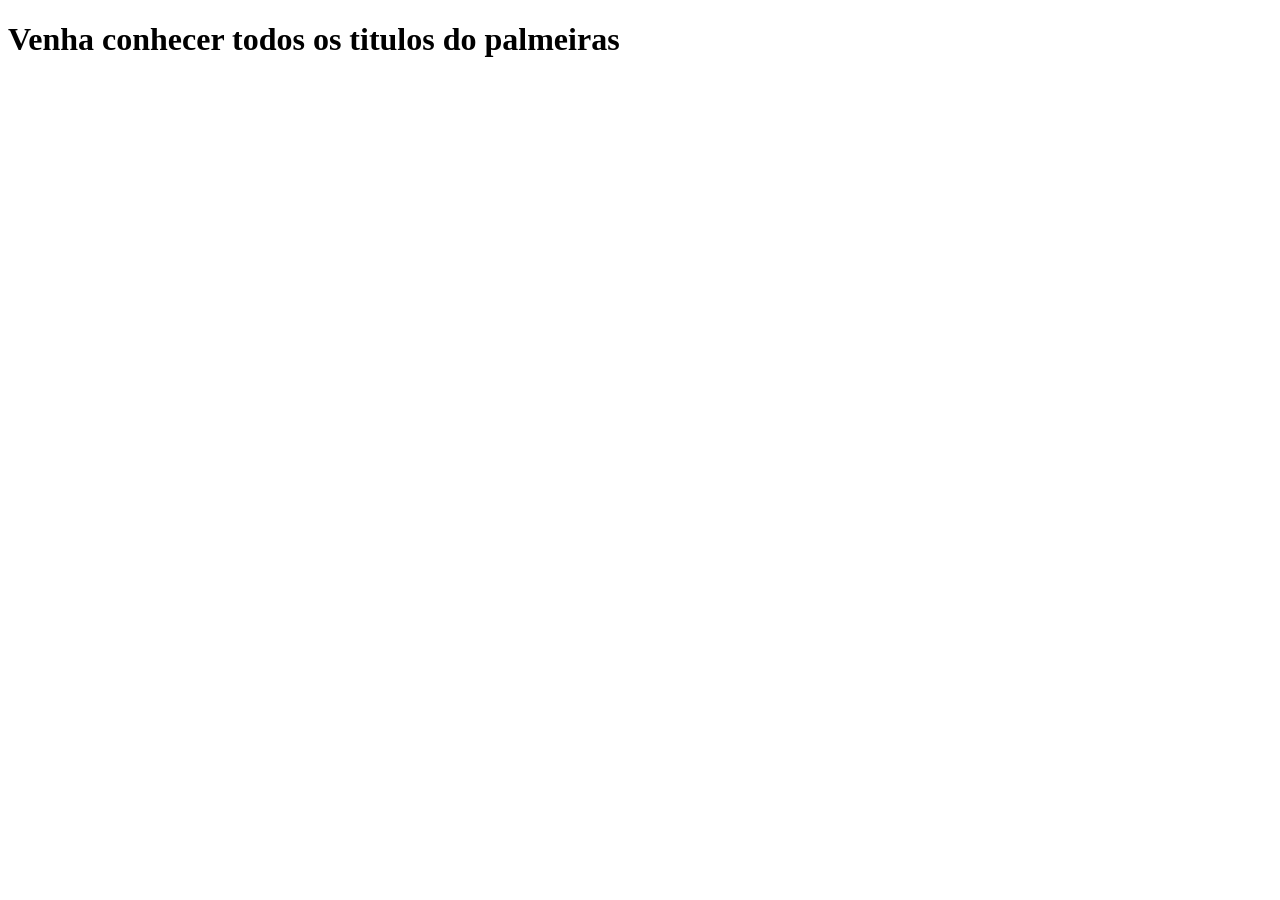
==== titulos.html @ 7993d55a "Add files via upload" ====
<!DOCTYPE html>
<html lang="en">
<head>
    <meta charset="UTF-8">
    <meta name="viewport" content="width=device-width, initial-scale=1.0">
    <title>Titulos Palmeiras</title>
</head>
<body>
    <h1>Venha conhecer todos os titulos do palmeiras</h1>
</body>
</html>
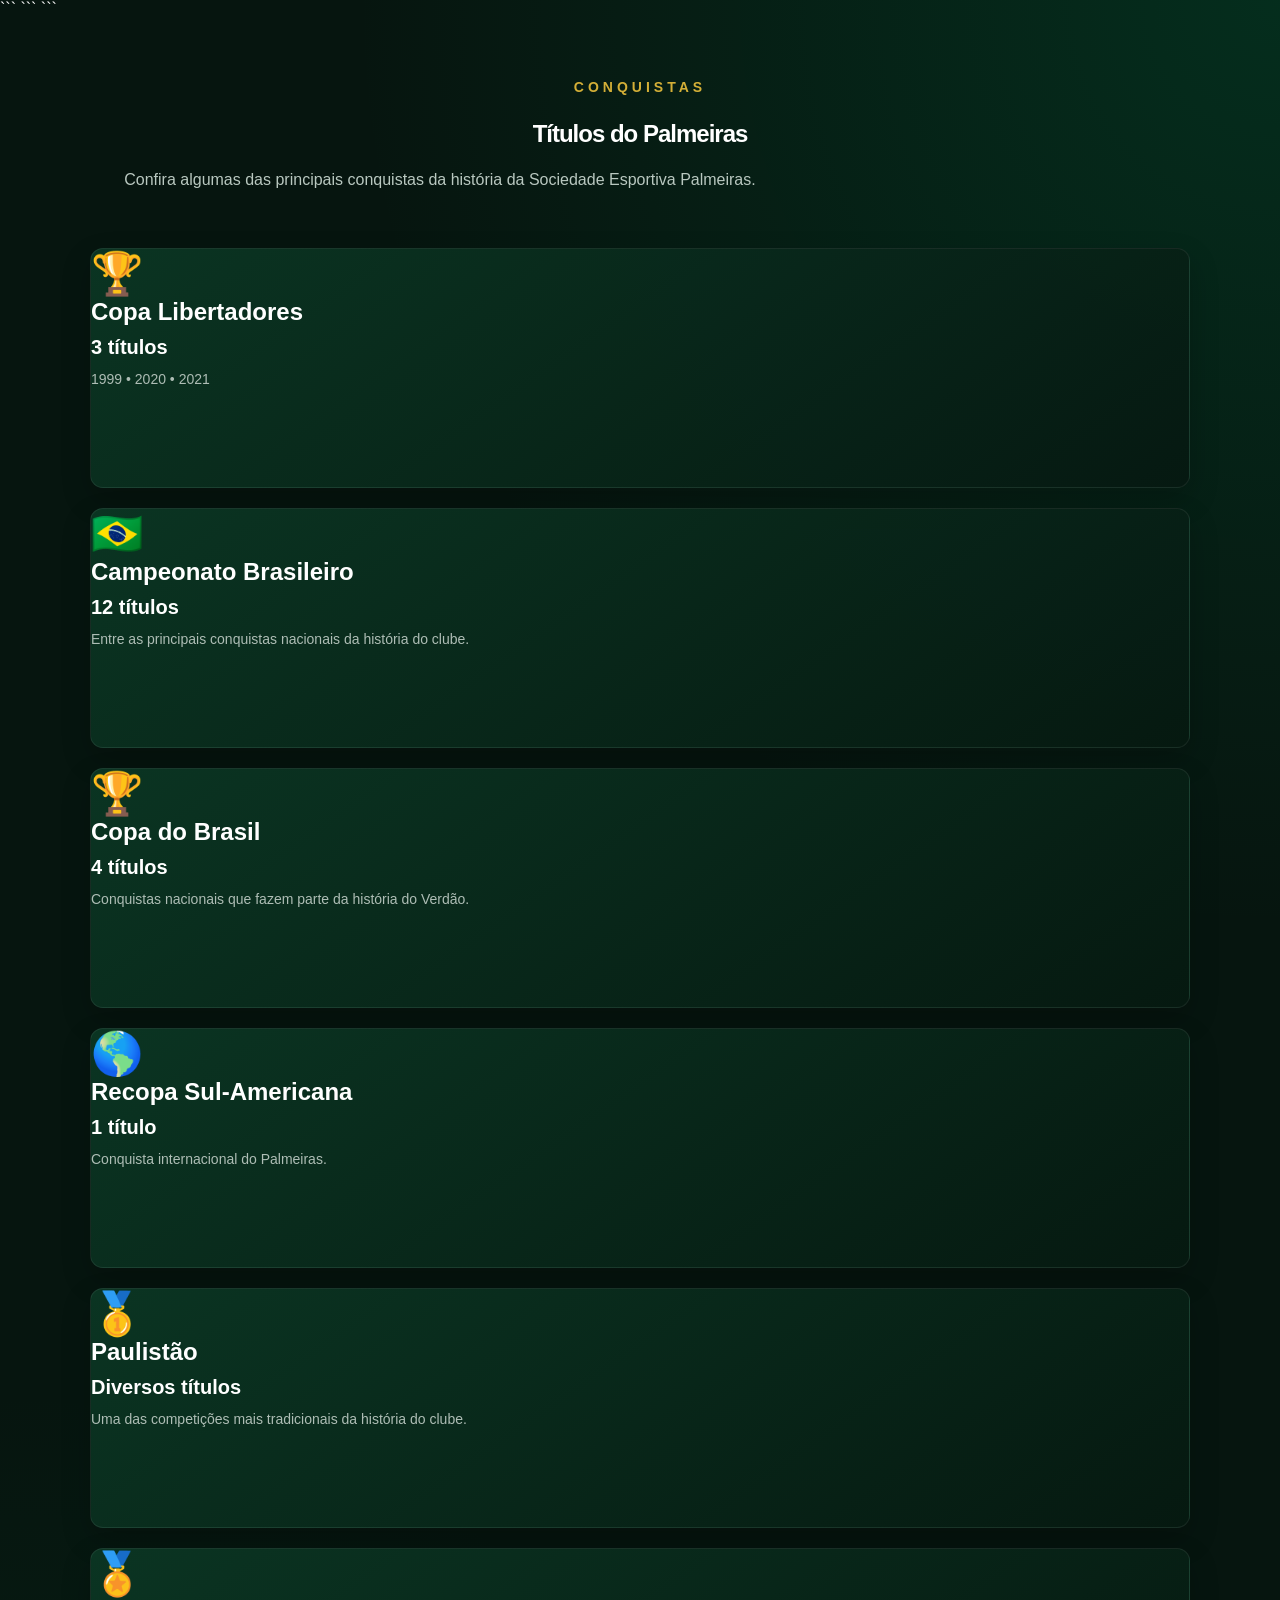
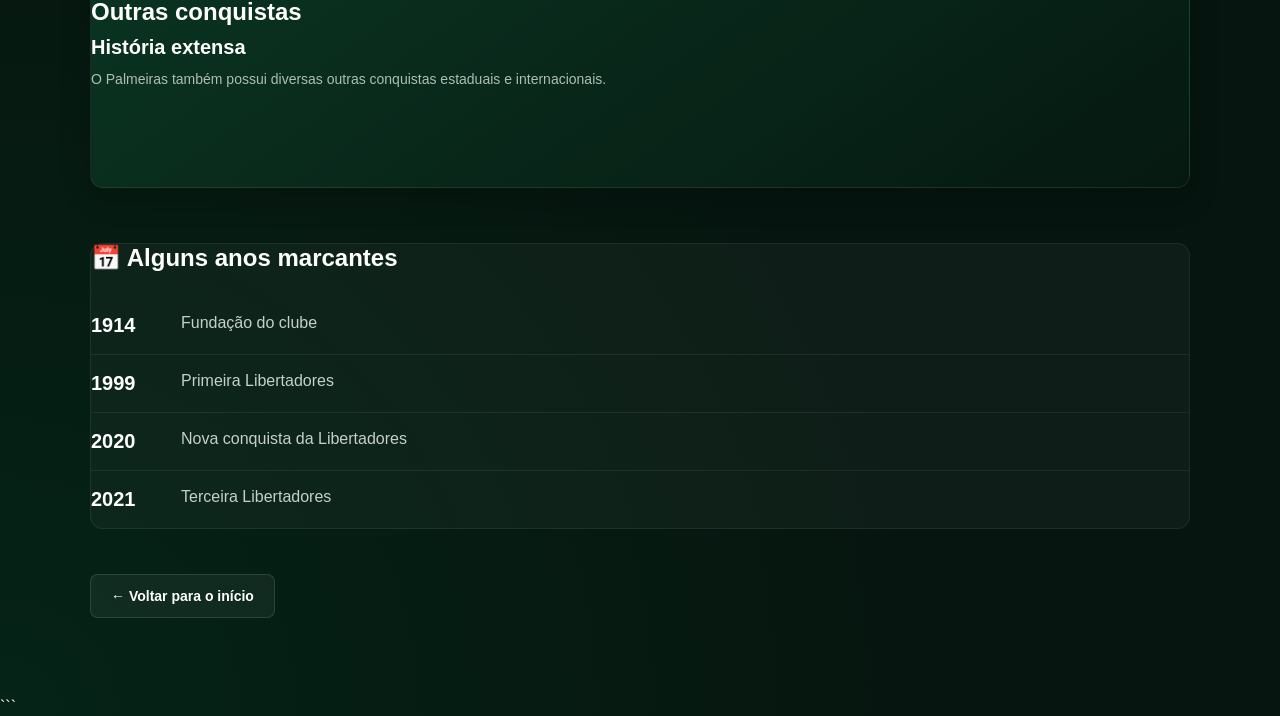
==== commit 2cf4f5bd: "Add files via upload" ====
--- a/titulos.html
+++ b/titulos.html
@@ -1,11 +1,170 @@
 <!DOCTYPE html>
-<html lang="en">
+
+<html lang="pt-BR">
+
 <head>
     <meta charset="UTF-8">
     <meta name="viewport" content="width=device-width, initial-scale=1.0">
-    <title>Titulos Palmeiras</title>
+
+```
+<title>Títulos | Palmeiras</title>
+
+<link rel="stylesheet" href="style.css">
+```
+
 </head>
+
 <body>
-    <h1>Venha conhecer todos os titulos do palmeiras</h1>
+
+```
+<main class="pagina">
+
+    <section class="cabecalho-pagina">
+
+        <span class="subtitulo">CONQUISTAS</span>
+
+        <h1>Títulos do Palmeiras</h1>
+
+        <p>
+            Confira algumas das principais conquistas da história
+            da Sociedade Esportiva Palmeiras.
+        </p>
+
+    </section>
+
+
+    <section class="trofeus">
+
+        <div class="trofeu">
+
+            <span class="trofeu-icon">🏆</span>
+
+            <h2>Copa Libertadores</h2>
+
+            <p class="quantidade">3 títulos</p>
+
+            <p>
+                1999 • 2020 • 2021
+            </p>
+
+        </div>
+
+
+        <div class="trofeu">
+
+            <span class="trofeu-icon">🇧🇷</span>
+
+            <h2>Campeonato Brasileiro</h2>
+
+            <p class="quantidade">12 títulos</p>
+
+            <p>
+                Entre as principais conquistas nacionais
+                da história do clube.
+            </p>
+
+        </div>
+
+
+        <div class="trofeu">
+
+            <span class="trofeu-icon">🏆</span>
+
+            <h2>Copa do Brasil</h2>
+
+            <p class="quantidade">4 títulos</p>
+
+            <p>
+                Conquistas nacionais que fazem parte
+                da história do Verdão.
+            </p>
+
+        </div>
+
+
+        <div class="trofeu">
+
+            <span class="trofeu-icon">🌎</span>
+
+            <h2>Recopa Sul-Americana</h2>
+
+            <p class="quantidade">1 título</p>
+
+            <p>
+                Conquista internacional do Palmeiras.
+            </p>
+
+        </div>
+
+
+        <div class="trofeu">
+
+            <span class="trofeu-icon">🥇</span>
+
+            <h2>Paulistão</h2>
+
+            <p class="quantidade">Diversos títulos</p>
+
+            <p>
+                Uma das competições mais tradicionais
+                da história do clube.
+            </p>
+
+        </div>
+
+
+        <div class="trofeu">
+
+            <span class="trofeu-icon">🏅</span>
+
+            <h2>Outras conquistas</h2>
+
+            <p class="quantidade">História extensa</p>
+
+            <p>
+                O Palmeiras também possui diversas outras
+                conquistas estaduais e internacionais.
+            </p>
+
+        </div>
+
+    </section>
+
+
+    <section class="linha-do-tempo">
+
+        <h2>📅 Alguns anos marcantes</h2>
+
+        <div class="ano">
+            <strong>1914</strong>
+            <span>Fundação do clube</span>
+        </div>
+
+        <div class="ano">
+            <strong>1999</strong>
+            <span>Primeira Libertadores</span>
+        </div>
+
+        <div class="ano">
+            <strong>2020</strong>
+            <span>Nova conquista da Libertadores</span>
+        </div>
+
+        <div class="ano">
+            <strong>2021</strong>
+            <span>Terceira Libertadores</span>
+        </div>
+
+    </section>
+
+
+    <a href="index.html" class="btn voltar">
+        ← Voltar para o início
+    </a>
+
+</main>
+```
+
 </body>
-</html>+
+</html>
--- a/style.css
+++ b/style.css
@@ -0,0 +1,1054 @@
+/* ================================
+   CONFIGURAÇÕES GERAIS
+================================ */
+
+* {
+    margin: 0;
+    padding: 0;
+    box-sizing: border-box;
+}
+
+:root {
+    --verde: #006437;
+    --verde-escuro: #003b24;
+    --verde-claro: #008f55;
+    --dourado: #d4af37;
+    --branco: #ffffff;
+    --cinza: #d7ddd9;
+    --fundo: #06150f;
+}
+
+body {
+    min-height: 100vh;
+    font-family: Arial, Helvetica, sans-serif;
+
+    color: var(--branco);
+
+    background:
+        radial-gradient(
+            circle at top right,
+            rgba(0, 143, 85, 0.20),
+            transparent 35%
+        ),
+        radial-gradient(
+            circle at bottom left,
+            rgba(0, 100, 55, 0.18),
+            transparent 35%
+        ),
+        var(--fundo);
+}
+
+
+/* ================================
+   PÁGINA PRINCIPAL
+================================ */
+
+.hero {
+    min-height: 100vh;
+
+    display: flex;
+    align-items: center;
+    justify-content: space-between;
+
+    gap: 80px;
+
+    padding: 70px 10%;
+
+    overflow: hidden;
+}
+
+
+.hero-content {
+    max-width: 650px;
+
+    animation: aparecer 0.8s ease;
+}
+
+
+.subtitulo {
+    display: inline-block;
+
+    margin-bottom: 15px;
+
+    color: var(--dourado);
+
+    font-size: 14px;
+    font-weight: bold;
+
+    letter-spacing: 4px;
+}
+
+
+.hero h1 {
+    margin-bottom: 25px;
+
+    font-size: clamp(40px, 5vw, 70px);
+
+    line-height: 1.05;
+
+    color: white;
+}
+
+
+.hero p {
+    max-width: 620px;
+
+    margin-bottom: 35px;
+
+    color: var(--cinza);
+
+    font-size: 18px;
+    line-height: 1.7;
+}
+
+
+/* ================================
+   BOTÕES
+================================ */
+
+.botoes {
+    display: flex;
+
+    flex-wrap: wrap;
+
+    gap: 14px;
+}
+
+
+.btn {
+    position: relative;
+
+    display: inline-flex;
+
+    align-items: center;
+    justify-content: center;
+
+    min-width: 130px;
+
+    padding: 13px 20px;
+
+    border: 1px solid rgba(255, 255, 255, 0.12);
+
+    border-radius: 8px;
+
+    background: rgba(255, 255, 255, 0.05);
+
+    color: white;
+
+    text-decoration: none;
+
+    font-size: 14px;
+    font-weight: bold;
+
+    transition:
+        transform 0.25s ease,
+        background 0.25s ease,
+        border-color 0.25s ease,
+        box-shadow 0.25s ease;
+}
+
+
+.btn:hover {
+    transform: translateY(-4px);
+
+    background: var(--verde);
+
+    border-color: rgba(212, 175, 55, 0.6);
+
+    box-shadow:
+        0 8px 25px rgba(0, 100, 55, 0.35);
+}
+
+
+.btn:active {
+    transform: translateY(-1px);
+}
+
+
+.btn.destaque {
+    background: var(--verde);
+
+    border-color: var(--verde-claro);
+}
+
+
+.btn.destaque:hover {
+    background: var(--verde-claro);
+}
+
+
+/* ================================
+   ESCUDO
+================================ */
+
+.escudo-container {
+    position: relative;
+
+    display: flex;
+
+    align-items: center;
+    justify-content: center;
+
+    width: 400px;
+    height: 400px;
+
+    flex-shrink: 0;
+}
+
+
+.escudo-container::before {
+    content: "";
+
+    position: absolute;
+
+    width: 330px;
+    height: 330px;
+
+    border-radius: 50%;
+
+    background: rgba(0, 100, 55, 0.18);
+
+    box-shadow:
+        0 0 80px rgba(0, 143, 85, 0.25);
+
+    animation: pulsar 4s ease-in-out infinite;
+}
+
+
+.escudo {
+    position: relative;
+
+    width: 330px;
+    max-width: 100%;
+
+    object-fit: contain;
+
+    filter:
+        drop-shadow(0 20px 25px rgba(0, 0, 0, 0.5));
+
+    animation: flutuar 4s ease-in-out infinite;
+
+    transition: transform 0.4s ease;
+}
+
+
+.escudo:hover {
+    transform: scale(1.05) rotate(2deg);
+}
+
+
+/* ================================
+   PÁGINA DE JOGADORES
+================================ */
+
+.pagina-jogadores {
+    width: min(1100px, 90%);
+
+    margin: auto;
+
+    padding: 70px 0;
+}
+
+
+.topo-jogadores {
+    margin-bottom: 50px;
+
+    text-align: center;
+}
+
+
+.Titulo_jogadores {
+    margin-bottom: 20px;
+
+    font-size: clamp(35px, 5vw, 55px);
+}
+
+
+.topo-jogadores p {
+    max-width: 750px;
+
+    margin: auto;
+
+    color: var(--cinza);
+
+    line-height: 1.7;
+
+    font-size: 16px;
+}
+
+
+/* ================================
+   GRUPOS
+================================ */
+
+.grupo-jogadores {
+    margin-bottom: 35px;
+
+    padding: 25px;
+
+    border: 1px solid rgba(255, 255, 255, 0.08);
+
+    border-radius: 14px;
+
+    background: rgba(255, 255, 255, 0.035);
+
+    box-shadow:
+        0 15px 40px rgba(0, 0, 0, 0.18);
+
+    transition:
+        transform 0.3s ease,
+        border-color 0.3s ease;
+}
+
+
+.grupo-jogadores:hover {
+    transform: translateY(-3px);
+
+    border-color: rgba(0, 143, 85, 0.45);
+}
+
+
+.grupo-jogadores h2 {
+    margin-bottom: 18px;
+
+    padding-bottom: 13px;
+
+    border-bottom: 1px solid rgba(255, 255, 255, 0.08);
+
+    font-size: 22px;
+
+    color: var(--dourado);
+}
+
+
+/* ================================
+   LISTA DE JOGADORES
+================================ */
+
+.lista-jogadores {
+    display: grid;
+
+    grid-template-columns:
+        repeat(auto-fit, minmax(250px, 1fr));
+
+    gap: 10px;
+}
+
+
+.jogador {
+    display: flex;
+
+    align-items: center;
+
+    gap: 14px;
+
+    min-height: 52px;
+
+    padding: 12px 15px;
+
+    border-radius: 8px;
+
+    background: rgba(0, 0, 0, 0.18);
+
+    color: #eeeeee;
+
+    font-size: 15px;
+
+    transition:
+        transform 0.2s ease,
+        background 0.2s ease,
+        padding-left 0.2s ease;
+}
+
+
+.jogador:hover {
+    transform: translateX(5px);
+
+    padding-left: 20px;
+
+    background: rgba(0, 100, 55, 0.35);
+}
+
+
+.numero {
+    display: flex;
+
+    align-items: center;
+    justify-content: center;
+
+    width: 30px;
+    height: 30px;
+
+    flex-shrink: 0;
+
+    border-radius: 6px;
+
+    background: var(--verde);
+
+    color: white;
+
+    font-size: 12px;
+    font-weight: bold;
+}
+
+
+/* ================================
+   BOTÃO VOLTAR
+================================ */
+
+.voltar {
+    margin-top: 15px;
+}
+
+
+/* ================================
+   ANIMAÇÕES
+================================ */
+
+@keyframes aparecer {
+
+    from {
+        opacity: 0;
+        transform: translateY(25px);
+    }
+
+    to {
+        opacity: 1;
+        transform: translateY(0);
+    }
+
+}
+
+
+@keyframes flutuar {
+
+    0%,
+    100% {
+        transform: translateY(0);
+    }
+
+    50% {
+        transform: translateY(-12px);
+    }
+
+}
+
+
+@keyframes pulsar {
+
+    0%,
+    100% {
+        transform: scale(1);
+        opacity: 0.6;
+    }
+
+    50% {
+        transform: scale(1.08);
+        opacity: 1;
+    }
+
+}
+
+
+/* ================================
+   RESPONSIVIDADE
+================================ */
+
+@media (max-width: 850px) {
+
+    .hero {
+        flex-direction: column;
+
+        justify-content: center;
+
+        text-align: center;
+
+        padding: 60px 6%;
+
+        gap: 40px;
+    }
+
+
+    .hero-content {
+        display: flex;
+
+        flex-direction: column;
+
+        align-items: center;
+    }
+
+
+    .hero p {
+        font-size: 16px;
+    }
+
+
+    .botoes {
+        justify-content: center;
+    }
+
+
+    .escudo-container {
+        width: 280px;
+        height: 280px;
+    }
+
+
+    .escudo-container::before {
+        width: 240px;
+        height: 240px;
+    }
+
+
+    .escudo {
+        width: 230px;
+    }
+
+}
+
+
+@media (max-width: 550px) {
+
+    .pagina-jogadores {
+        width: 92%;
+
+        padding: 45px 0;
+    }
+
+
+    .grupo-jogadores {
+        padding: 18px;
+    }
+
+
+    .lista-jogadores {
+        grid-template-columns: 1fr;
+    }
+
+
+    .botoes {
+        width: 100%;
+    }
+
+
+    .btn {
+        width: 100%;
+    }
+
+}
+
+/* =========================================
+PÁGINAS INTERNAS
+========================================= */
+
+.pagina {
+width: min(1100px, 92%);
+margin: auto;
+padding: 60px 0 80px;
+}
+
+.cabecalho-pagina {
+text-align: center;
+margin-bottom: 55px;
+}
+
+.cabecalho-pagina h1 {
+margin: 10px 0 18px;
+
+```
+font-size: clamp(38px, 6vw, 60px);
+
+letter-spacing: -1px;
+```
+
+}
+
+.cabecalho-pagina p {
+max-width: 700px;
+
+```
+margin: auto;
+
+color: #b9c8c0;
+
+line-height: 1.7;
+
+font-size: 16px;
+```
+
+}
+
+/* =========================================
+CARDS DE HISTÓRIA
+========================================= */
+
+.conteudo-card {
+margin-bottom: 22px;
+
+```
+padding: 30px;
+
+background: rgba(255,255,255,.04);
+
+border: 1px solid rgba(255,255,255,.08);
+
+border-radius: 12px;
+
+box-shadow: 0 10px 30px rgba(0,0,0,.18);
+
+transition: .3s ease;
+```
+
+}
+
+.conteudo-card:hover {
+transform: translateY(-4px);
+
+```
+border-color: rgba(0,143,85,.45);
+
+background: rgba(255,255,255,.055);
+```
+
+}
+
+.conteudo-card h2 {
+margin-bottom: 18px;
+
+```
+color: #d4af37;
+
+font-size: 22px;
+```
+
+}
+
+.conteudo-card p {
+margin-bottom: 12px;
+
+```
+color: #c9d3ce;
+
+line-height: 1.8;
+```
+
+}
+
+/* =========================================
+DESTAQUE
+========================================= */
+
+.destaque {
+margin: 45px 0;
+
+```
+padding: 55px 30px;
+
+text-align: center;
+
+border-radius: 15px;
+
+background:
+    linear-gradient(
+        135deg,
+        #075c38,
+        #0b2419
+    );
+
+border: 1px solid rgba(212,175,55,.25);
+
+box-shadow: 0 15px 40px rgba(0,0,0,.25);
+```
+
+}
+
+.destaque span {
+color: #d4af37;
+
+```
+font-size: 13px;
+
+font-weight: bold;
+
+letter-spacing: 5px;
+```
+
+}
+
+.destaque h2 {
+margin: 15px 0;
+
+```
+font-size: 30px;
+```
+
+}
+
+.destaque p {
+color: #c8d5ce;
+}
+
+/* =========================================
+NOTÍCIAS
+========================================= */
+
+.noticias-grid {
+display: grid;
+
+```
+grid-template-columns:
+    repeat(auto-fit, minmax(280px, 1fr));
+
+gap: 22px;
+```
+
+}
+
+.noticia-card {
+overflow: hidden;
+
+```
+border-radius: 12px;
+
+background: #0b2419;
+
+border: 1px solid rgba(255,255,255,.07);
+
+box-shadow: 0 10px 30px rgba(0,0,0,.22);
+
+transition: .3s ease;
+```
+
+}
+
+.noticia-card:hover {
+transform: translateY(-7px);
+
+```
+border-color: rgba(212,175,55,.4);
+
+box-shadow: 0 18px 35px rgba(0,0,0,.3);
+```
+
+}
+
+.noticia-imagem {
+height: 150px;
+
+```
+display: flex;
+
+align-items: center;
+justify-content: center;
+
+font-size: 60px;
+
+background:
+    linear-gradient(
+        135deg,
+        #087844,
+        #062218
+    );
+
+border-bottom: 1px solid rgba(255,255,255,.08);
+```
+
+}
+
+.noticia-conteudo {
+padding: 23px;
+}
+
+.categoria {
+color: #d4af37;
+
+```
+font-size: 11px;
+
+font-weight: bold;
+
+letter-spacing: 2px;
+```
+
+}
+
+.noticia-conteudo h2 {
+margin: 12px 0;
+
+```
+font-size: 20px;
+
+line-height: 1.3;
+```
+
+}
+
+.noticia-conteudo p {
+margin-bottom: 20px;
+
+```
+color: #aebdb5;
+
+font-size: 14px;
+
+line-height: 1.7;
+```
+
+}
+
+.ler-noticia {
+color: #73c99f;
+
+```
+text-decoration: none;
+
+font-size: 14px;
+
+font-weight: bold;
+
+transition: .2s;
+```
+
+}
+
+.ler-noticia:hover {
+color: #d4af37;
+}
+
+/* =========================================
+FONTE DE NOTÍCIAS
+========================================= */
+
+.fonte-noticias {
+margin-top: 45px;
+
+```
+padding: 30px;
+
+text-align: center;
+
+border-radius: 12px;
+
+background: rgba(255,255,255,.035);
+
+border: 1px solid rgba(255,255,255,.07);
+```
+
+}
+
+.fonte-noticias p {
+margin-bottom: 15px;
+
+```
+color: #b9c8c0;
+```
+
+}
+
+/* =========================================
+TROFÉUS
+========================================= */
+
+.trofeus {
+display: grid;
+
+```
+grid-template-columns:
+    repeat(auto-fit, minmax(280px, 1fr));
+
+gap: 20px;
+```
+
+}
+
+.trofeu {
+position: relative;
+
+```
+padding: 30px;
+
+min-height: 240px;
+
+border-radius: 13px;
+
+background:
+    linear-gradient(
+        145deg,
+        rgba(11,54,36,.95),
+        rgba(6,25,17,.95)
+    );
+
+border: 1px solid rgba(255,255,255,.07);
+
+box-shadow: 0 12px 30px rgba(0,0,0,.2);
+
+transition: .3s ease;
+```
+
+}
+
+.trofeu:hover {
+transform: translateY(-6px);
+
+```
+border-color: rgba(212,175,55,.45);
+
+box-shadow:
+    0 18px 40px rgba(0,0,0,.3);
+```
+
+}
+
+.trofeu-icon {
+display: block;
+
+```
+margin-bottom: 18px;
+
+font-size: 42px;
+```
+
+}
+
+.trofeu h2 {
+margin-bottom: 10px;
+
+```
+font-size: 21px;
+```
+
+}
+
+.quantidade {
+margin-bottom: 12px;
+
+```
+color: #d4af37;
+
+font-size: 20px;
+
+font-weight: bold;
+```
+
+}
+
+.trofeu p:last-child {
+color: #aebdb5;
+
+```
+line-height: 1.6;
+
+font-size: 14px;
+```
+
+}
+
+/* =========================================
+LINHA DO TEMPO
+========================================= */
+
+.linha-do-tempo {
+margin-top: 55px;
+
+```
+padding: 30px;
+
+border-radius: 13px;
+
+background: rgba(255,255,255,.035);
+
+border: 1px solid rgba(255,255,255,.07);
+```
+
+}
+
+.linha-do-tempo h2 {
+margin-bottom: 25px;
+
+```
+color: #d4af37;
+```
+
+}
+
+.ano {
+display: flex;
+
+```
+align-items: center;
+
+gap: 20px;
+
+padding: 17px 0;
+
+border-bottom: 1px solid rgba(255,255,255,.07);
+```
+
+}
+
+.ano:last-child {
+border-bottom: none;
+}
+
+.ano strong {
+min-width: 70px;
+
+```
+color: #73c99f;
+
+font-size: 20px;
+```
+
+}
+
+.ano span {
+color: #c5d0ca;
+}
+
+/* =========================================
+BOTÃO VOLTAR
+========================================= */
+
+.pagina .voltar {
+margin-top: 45px;
+}
+
+/* =========================================
+CELULAR
+========================================= */
+
+@media (max-width: 600px) {
+
+```
+.pagina {
+    width: 94%;
+    padding-top: 40px;
+}
+
+.conteudo-card {
+    padding: 22px;
+}
+
+.destaque {
+    padding: 40px 20px;
+}
+
+.destaque h2 {
+    font-size: 25px;
+}
+
+.trofeu {
+    min-height: auto;
+}
+
+.ano {
+    gap: 10px;
+}
+
+.ano strong {
+    min-width: 55px;
+    font-size: 17px;
+}
+```
+
+}
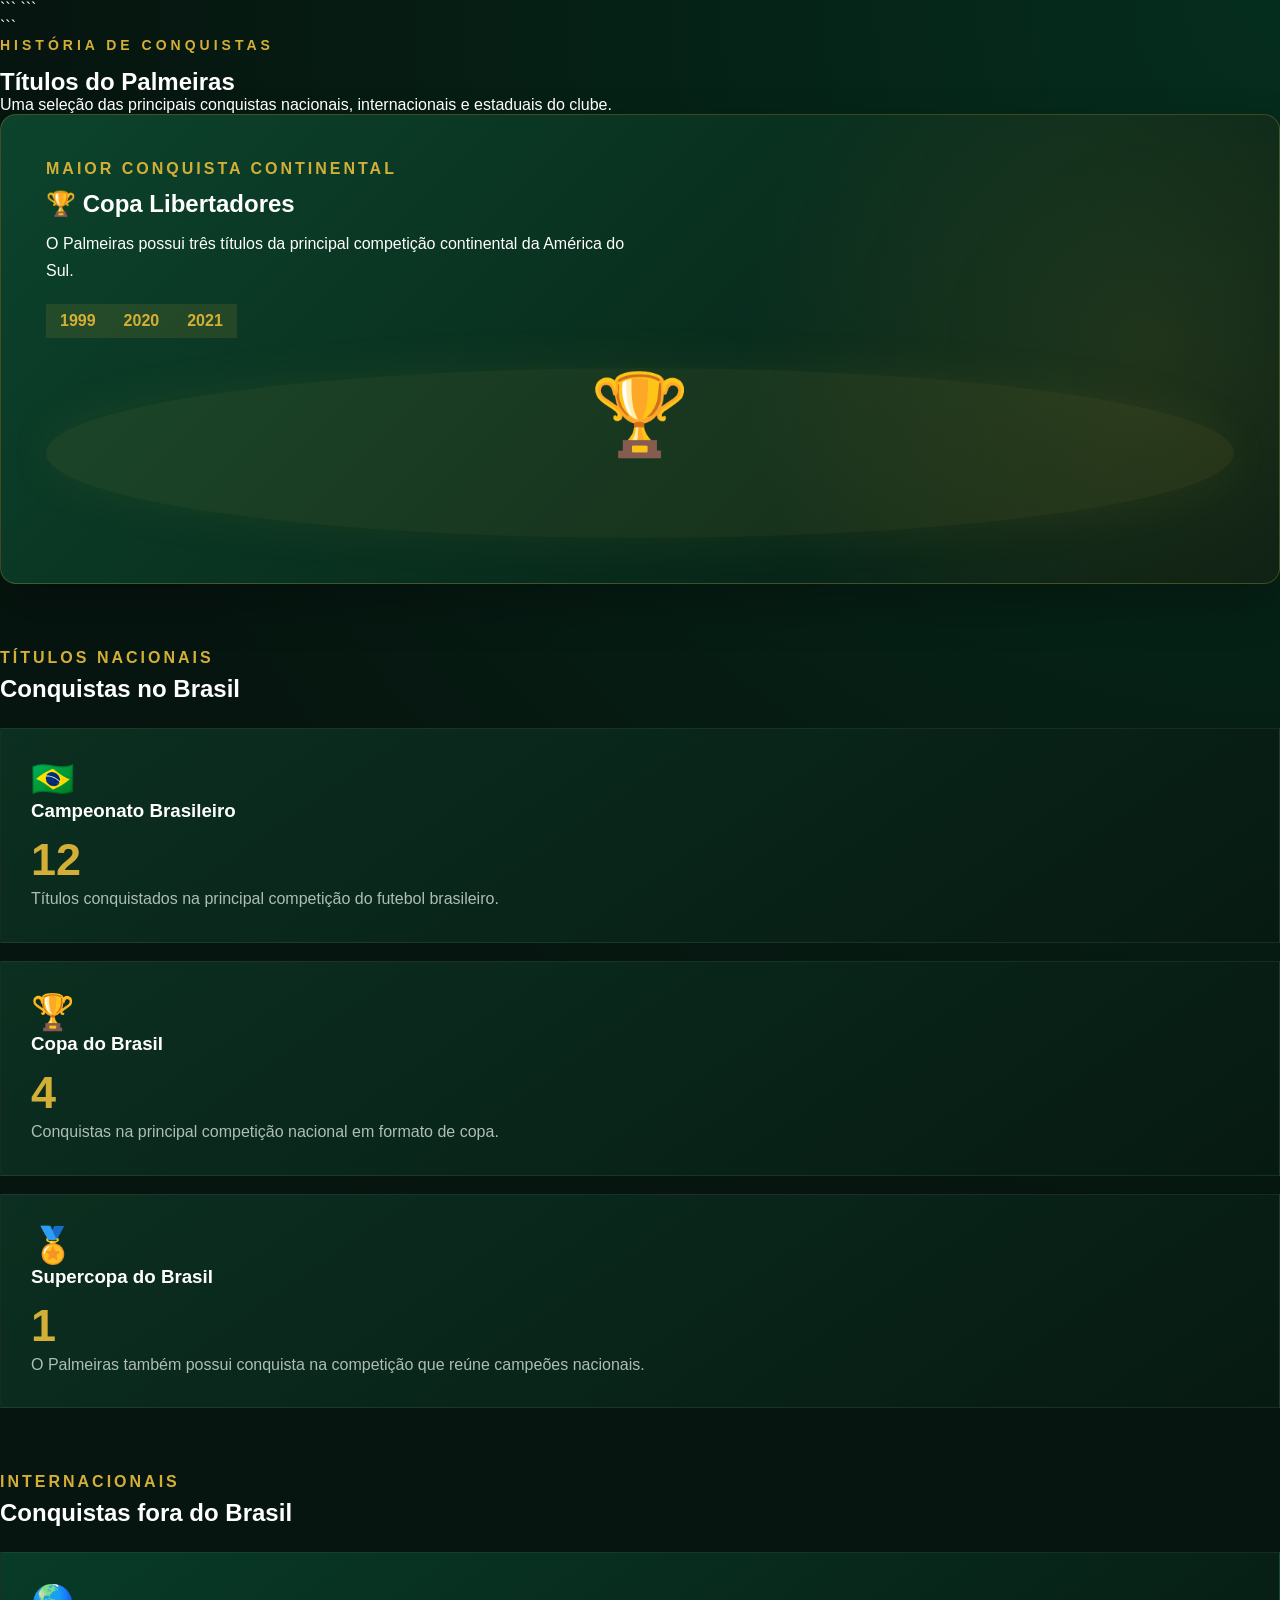
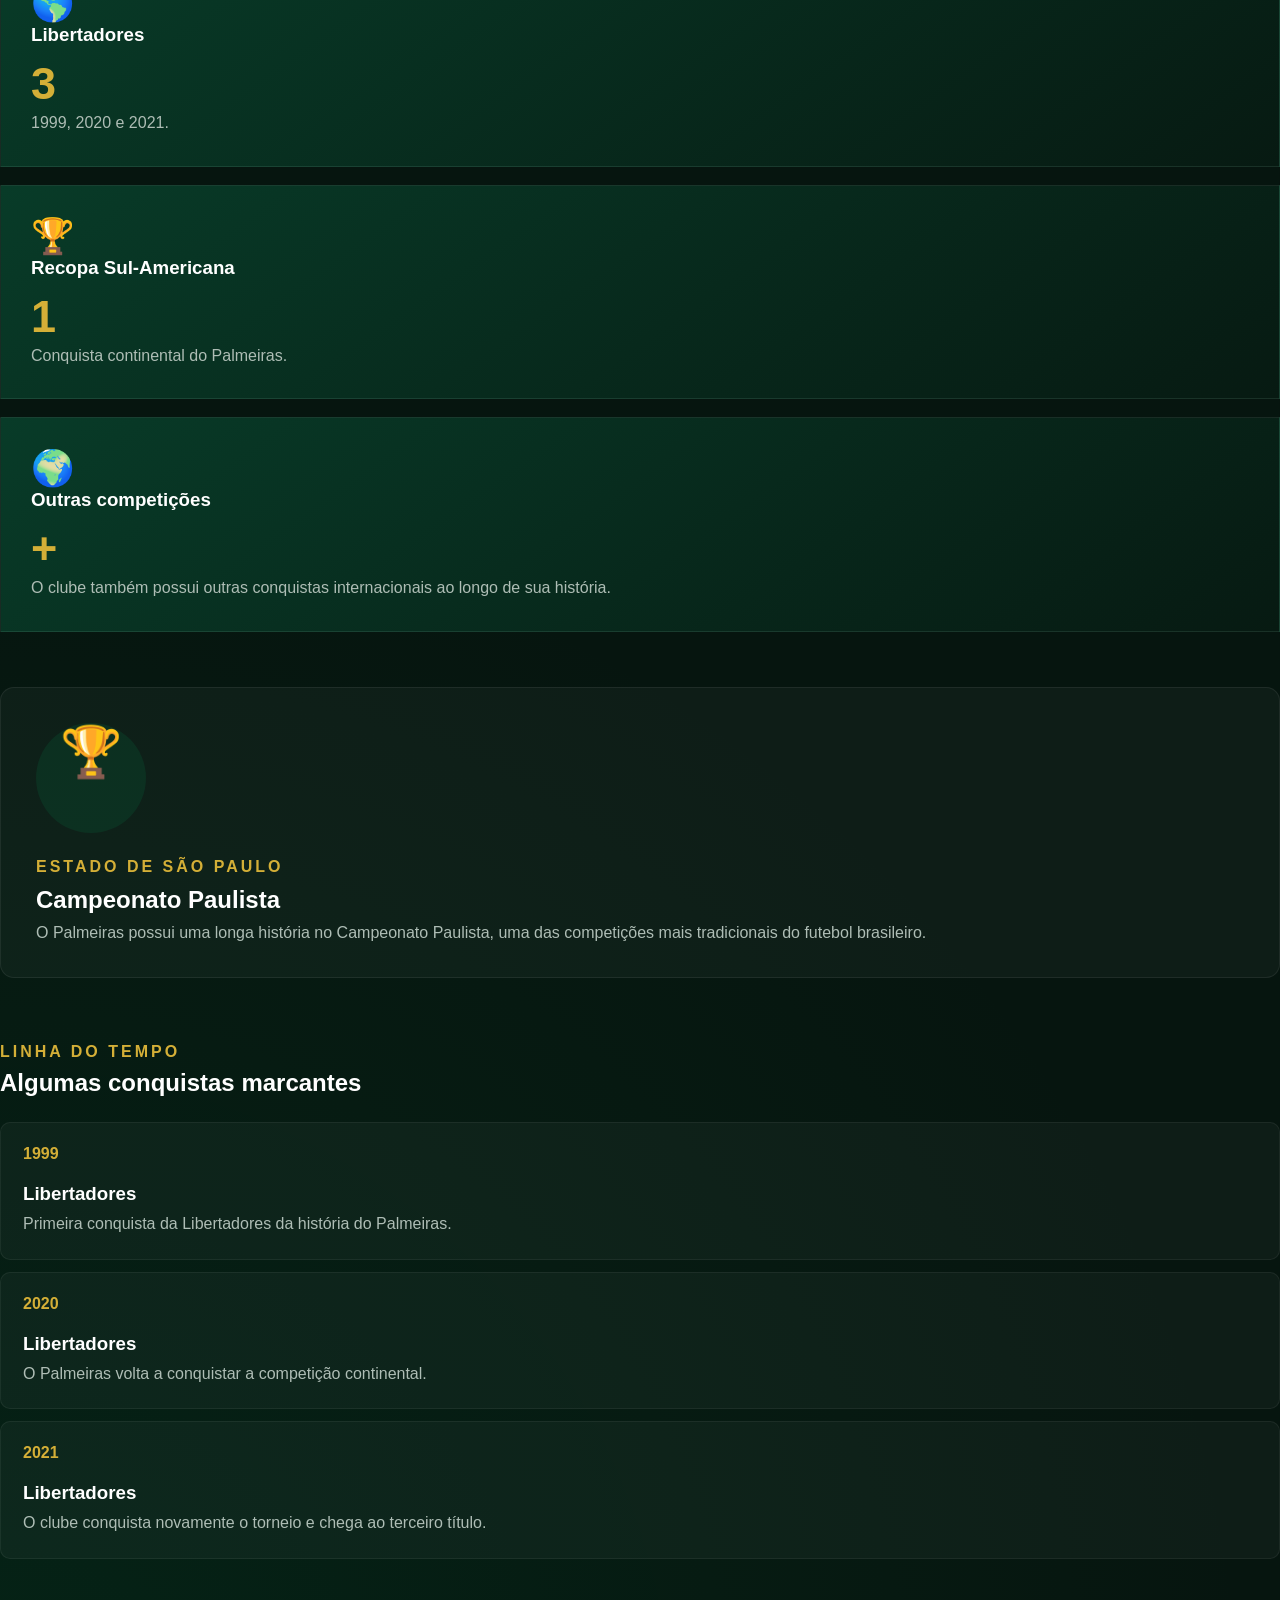
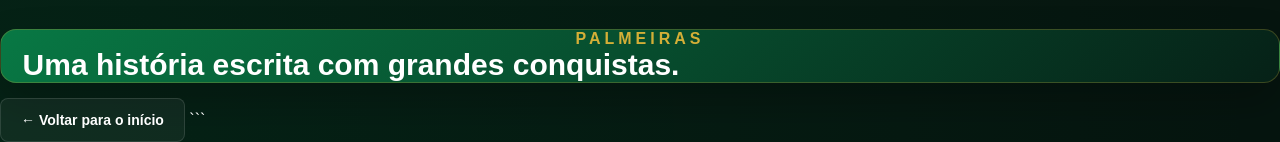
==== commit 241d0c7c: "Add files via upload" ====
--- a/titulos.html
+++ b/titulos.html
@@ -16,155 +16,294 @@
 
 <body>
 
+<main class="pagina">
+
 ```
-<main class="pagina">
-
-    <section class="cabecalho-pagina">
-
-        <span class="subtitulo">CONQUISTAS</span>
-
-        <h1>Títulos do Palmeiras</h1>
+<section class="cabecalho-pagina">
+
+    <span class="subtitulo">HISTÓRIA DE CONQUISTAS</span>
+
+    <h1>Títulos do Palmeiras</h1>
+
+    <p>
+        Uma seleção das principais conquistas nacionais,
+        internacionais e estaduais do clube.
+    </p>
+
+</section>
+
+
+<!-- DESTAQUE -->
+
+<section class="trofeu-destaque">
+
+    <div>
+
+        <span class="mini-titulo">MAIOR CONQUISTA CONTINENTAL</span>
+
+        <h2>🏆 Copa Libertadores</h2>
 
         <p>
-            Confira algumas das principais conquistas da história
-            da Sociedade Esportiva Palmeiras.
+            O Palmeiras possui três títulos da principal competição
+            continental da América do Sul.
         </p>
 
-    </section>
-
-
-    <section class="trofeus">
-
-        <div class="trofeu">
-
-            <span class="trofeu-icon">🏆</span>
-
-            <h2>Copa Libertadores</h2>
-
-            <p class="quantidade">3 títulos</p>
-
-            <p>
-                1999 • 2020 • 2021
-            </p>
+        <div class="libertadores-anos">
+
+            <span>1999</span>
+            <span>2020</span>
+            <span>2021</span>
 
         </div>
 
-
-        <div class="trofeu">
-
-            <span class="trofeu-icon">🇧🇷</span>
-
-            <h2>Campeonato Brasileiro</h2>
-
-            <p class="quantidade">12 títulos</p>
-
-            <p>
-                Entre as principais conquistas nacionais
-                da história do clube.
-            </p>
+    </div>
+
+    <div class="trofeu-grande">
+        🏆
+    </div>
+
+</section>
+
+
+<!-- NACIONAIS -->
+
+<section class="secao-titulos">
+
+    <div class="titulo-secao">
+
+        <span>TÍTULOS NACIONAIS</span>
+
+        <h2>Conquistas no Brasil</h2>
+
+    </div>
+
+
+    <div class="cards-titulos">
+
+        <article class="card-titulo">
+
+            <span>🇧🇷</span>
+
+            <h3>Campeonato Brasileiro</h3>
+
+            <strong>12</strong>
+
+            <p>
+                Títulos conquistados na principal competição
+                do futebol brasileiro.
+            </p>
+
+        </article>
+
+
+        <article class="card-titulo">
+
+            <span>🏆</span>
+
+            <h3>Copa do Brasil</h3>
+
+            <strong>4</strong>
+
+            <p>
+                Conquistas na principal competição nacional
+                em formato de copa.
+            </p>
+
+        </article>
+
+
+        <article class="card-titulo">
+
+            <span>🏅</span>
+
+            <h3>Supercopa do Brasil</h3>
+
+            <strong>1</strong>
+
+            <p>
+                O Palmeiras também possui conquista
+                na competição que reúne campeões nacionais.
+            </p>
+
+        </article>
+
+    </div>
+
+</section>
+
+
+<!-- INTERNACIONAIS -->
+
+<section class="secao-titulos">
+
+    <div class="titulo-secao">
+
+        <span>INTERNACIONAIS</span>
+
+        <h2>Conquistas fora do Brasil</h2>
+
+    </div>
+
+
+    <div class="cards-titulos">
+
+        <article class="card-titulo internacional">
+
+            <span>🌎</span>
+
+            <h3>Libertadores</h3>
+
+            <strong>3</strong>
+
+            <p>
+                1999, 2020 e 2021.
+            </p>
+
+        </article>
+
+
+        <article class="card-titulo internacional">
+
+            <span>🏆</span>
+
+            <h3>Recopa Sul-Americana</h3>
+
+            <strong>1</strong>
+
+            <p>
+                Conquista continental do Palmeiras.
+            </p>
+
+        </article>
+
+
+        <article class="card-titulo internacional">
+
+            <span>🌍</span>
+
+            <h3>Outras competições</h3>
+
+            <strong>+</strong>
+
+            <p>
+                O clube também possui outras conquistas
+                internacionais ao longo de sua história.
+            </p>
+
+        </article>
+
+    </div>
+
+</section>
+
+
+<!-- PAULISTÃO -->
+
+<section class="paulistao">
+
+    <div class="paulistao-numero">
+        🏆
+    </div>
+
+    <div>
+
+        <span class="mini-titulo">ESTADO DE SÃO PAULO</span>
+
+        <h2>Campeonato Paulista</h2>
+
+        <p>
+            O Palmeiras possui uma longa história no Campeonato Paulista,
+            uma das competições mais tradicionais do futebol brasileiro.
+        </p>
+
+    </div>
+
+</section>
+
+
+<!-- LINHA DO TEMPO -->
+
+<section class="secao-titulos">
+
+    <div class="titulo-secao">
+
+        <span>LINHA DO TEMPO</span>
+
+        <h2>Algumas conquistas marcantes</h2>
+
+    </div>
+
+
+    <div class="timeline-titulos">
+
+        <div class="titulo-evento">
+
+            <strong>1999</strong>
+
+            <div>
+                <h3>Libertadores</h3>
+                <p>
+                    Primeira conquista da Libertadores da história
+                    do Palmeiras.
+                </p>
+            </div>
 
         </div>
 
 
-        <div class="trofeu">
-
-            <span class="trofeu-icon">🏆</span>
-
-            <h2>Copa do Brasil</h2>
-
-            <p class="quantidade">4 títulos</p>
-
-            <p>
-                Conquistas nacionais que fazem parte
-                da história do Verdão.
-            </p>
+        <div class="titulo-evento">
+
+            <strong>2020</strong>
+
+            <div>
+                <h3>Libertadores</h3>
+                <p>
+                    O Palmeiras volta a conquistar a competição
+                    continental.
+                </p>
+            </div>
 
         </div>
 
 
-        <div class="trofeu">
-
-            <span class="trofeu-icon">🌎</span>
-
-            <h2>Recopa Sul-Americana</h2>
-
-            <p class="quantidade">1 título</p>
-
-            <p>
-                Conquista internacional do Palmeiras.
-            </p>
+        <div class="titulo-evento">
+
+            <strong>2021</strong>
+
+            <div>
+                <h3>Libertadores</h3>
+                <p>
+                    O clube conquista novamente o torneio e chega
+                    ao terceiro título.
+                </p>
+            </div>
 
         </div>
 
-
-        <div class="trofeu">
-
-            <span class="trofeu-icon">🥇</span>
-
-            <h2>Paulistão</h2>
-
-            <p class="quantidade">Diversos títulos</p>
-
-            <p>
-                Uma das competições mais tradicionais
-                da história do clube.
-            </p>
-
-        </div>
-
-
-        <div class="trofeu">
-
-            <span class="trofeu-icon">🏅</span>
-
-            <h2>Outras conquistas</h2>
-
-            <p class="quantidade">História extensa</p>
-
-            <p>
-                O Palmeiras também possui diversas outras
-                conquistas estaduais e internacionais.
-            </p>
-
-        </div>
-
-    </section>
-
-
-    <section class="linha-do-tempo">
-
-        <h2>📅 Alguns anos marcantes</h2>
-
-        <div class="ano">
-            <strong>1914</strong>
-            <span>Fundação do clube</span>
-        </div>
-
-        <div class="ano">
-            <strong>1999</strong>
-            <span>Primeira Libertadores</span>
-        </div>
-
-        <div class="ano">
-            <strong>2020</strong>
-            <span>Nova conquista da Libertadores</span>
-        </div>
-
-        <div class="ano">
-            <strong>2021</strong>
-            <span>Terceira Libertadores</span>
-        </div>
-
-    </section>
-
-
-    <a href="index.html" class="btn voltar">
-        ← Voltar para o início
-    </a>
+    </div>
+
+</section>
+
+
+<!-- FRASE -->
+
+<section class="frase-palmeiras">
+
+    <span>PALMEIRAS</span>
+
+    <h2>
+        Uma história escrita com grandes conquistas.
+    </h2>
+
+</section>
+
+
+<a href="index.html" class="btn voltar">
+    ← Voltar para o início
+</a>
+```
 
 </main>
-```
 
 </body>
-
 </html>
--- a/style.css
+++ b/style.css
@@ -538,228 +538,441 @@
 }
 
 /* =========================================
-PÁGINAS INTERNAS
+SAIBA MAIS
 ========================================= */
 
-.pagina {
-width: min(1100px, 92%);
-margin: auto;
-padding: 60px 0 80px;
-}
-
-.cabecalho-pagina {
+.historia-destaque {
+display: grid;
+grid-template-columns: 1fr 300px;
+align-items: center;
+gap: 30px;
+
+```
+margin-bottom: 30px;
+padding: 45px;
+
+border-radius: 16px;
+
+background:
+    linear-gradient(135deg, #0c422b, #061b12);
+
+border: 1px solid rgba(212,175,55,.2);
+
+box-shadow: 0 20px 45px rgba(0,0,0,.25);
+```
+
+}
+
+.mini-titulo {
+color: #d4af37;
+
+```
+font-size: 11px;
+font-weight: bold;
+
+letter-spacing: 3px;
+```
+
+}
+
+.historia-texto h2 {
+margin: 12px 0 20px;
+
+```
+font-size: 34px;
+```
+
+}
+
+.historia-texto p {
+margin-bottom: 12px;
+
+```
+color: #c4d1ca;
+
+line-height: 1.8;
+```
+
+}
+
+.ano-gigante {
 text-align: center;
-margin-bottom: 55px;
-}
-
-.cabecalho-pagina h1 {
-margin: 10px 0 18px;
-
-```
-font-size: clamp(38px, 6vw, 60px);
-
-letter-spacing: -1px;
-```
-
-}
-
-.cabecalho-pagina p {
-max-width: 700px;
-
-```
-margin: auto;
-
-color: #b9c8c0;
-
+
+```
+color: rgba(255,255,255,.08);
+
+font-size: 100px;
+
+font-weight: 900;
+
+user-select: none;
+```
+
+}
+
+/* =========================================
+CARDS DE INFORMAÇÃO
+========================================= */
+
+.info-dupla {
+display: grid;
+
+```
+grid-template-columns:
+    repeat(3, 1fr);
+
+gap: 18px;
+
+margin-bottom: 65px;
+```
+
+}
+
+.info-card {
+padding: 28px;
+
+```
+background: rgba(255,255,255,.035);
+
+border: 1px solid rgba(255,255,255,.07);
+
+border-radius: 13px;
+
+transition: .3s ease;
+```
+
+}
+
+.info-card:hover {
+transform: translateY(-6px);
+
+```
+border-color: rgba(212,175,55,.35);
+
+background: rgba(255,255,255,.055);
+```
+
+}
+
+.icone-grande {
+display: block;
+
+```
+margin-bottom: 18px;
+
+font-size: 35px;
+```
+
+}
+
+.info-card h2 {
+margin-bottom: 12px;
+}
+
+.info-card p {
+color: #aebdb5;
+
+```
 line-height: 1.7;
 
-font-size: 16px;
+font-size: 14px;
 ```
 
 }
 
 /* =========================================
-CARDS DE HISTÓRIA
+TÍTULOS DE SEÇÃO
 ========================================= */
 
-.conteudo-card {
+.secao-interna,
+.secao-titulos {
+margin-top: 65px;
+}
+
+.titulo-secao {
+margin-bottom: 25px;
+}
+
+.titulo-secao span {
+color: #d4af37;
+
+```
+font-size: 11px;
+
+font-weight: bold;
+
+letter-spacing: 3px;
+```
+
+}
+
+.titulo-secao h2 {
+margin-top: 8px;
+
+```
+font-size: 30px;
+```
+
+}
+
+/* =========================================
+LINHA DA HISTÓRIA
+========================================= */
+
+.linha-historia {
+position: relative;
+
+```
+padding-left: 30px;
+```
+
+}
+
+.linha-historia::before {
+content: "";
+
+```
+position: absolute;
+
+left: 7px;
+top: 10px;
+bottom: 10px;
+
+width: 2px;
+
+background: linear-gradient(
+    #d4af37,
+    #087844,
+    transparent
+);
+```
+
+}
+
+.evento {
+position: relative;
+
+```
+display: grid;
+
+grid-template-columns: 100px 1fr;
+
+gap: 20px;
+
 margin-bottom: 22px;
 
-```
-padding: 30px;
-
-background: rgba(255,255,255,.04);
-
-border: 1px solid rgba(255,255,255,.08);
-
-border-radius: 12px;
-
-box-shadow: 0 10px 30px rgba(0,0,0,.18);
-
-transition: .3s ease;
-```
-
-}
-
-.conteudo-card:hover {
-transform: translateY(-4px);
-
-```
-border-color: rgba(0,143,85,.45);
-
-background: rgba(255,255,255,.055);
-```
-
-}
-
-.conteudo-card h2 {
-margin-bottom: 18px;
-
-```
+padding: 20px;
+
+border-radius: 10px;
+
+background: rgba(255,255,255,.035);
+
+border: 1px solid rgba(255,255,255,.06);
+```
+
+}
+
+.evento::before {
+content: "";
+
+```
+position: absolute;
+
+left: -28px;
+top: 25px;
+
+width: 10px;
+height: 10px;
+
+border-radius: 50%;
+
+background: #d4af37;
+
+box-shadow: 0 0 0 5px #071b13;
+```
+
+}
+
+.evento-ano {
 color: #d4af37;
 
-font-size: 22px;
-```
-
-}
-
-.conteudo-card p {
-margin-bottom: 12px;
-
-```
-color: #c9d3ce;
-
-line-height: 1.8;
+```
+font-weight: bold;
+
+font-size: 18px;
+```
+
+}
+
+.evento-conteudo h3 {
+margin-bottom: 7px;
+}
+
+.evento-conteudo p {
+color: #aebdb5;
+
+```
+font-size: 14px;
+
+line-height: 1.6;
 ```
 
 }
 
 /* =========================================
-DESTAQUE
+ALLIANZ PARQUE
 ========================================= */
 
-.destaque {
-margin: 45px 0;
-
-```
-padding: 55px 30px;
-
-text-align: center;
+.casa-palmeiras {
+display: grid;
+
+```
+grid-template-columns: 1fr 180px;
+
+align-items: center;
+
+gap: 30px;
+
+margin-top: 65px;
+
+padding: 40px;
 
 border-radius: 15px;
 
 background:
     linear-gradient(
         135deg,
-        #075c38,
-        #0b2419
+        #082d1e,
+        #071811
     );
 
-border: 1px solid rgba(212,175,55,.25);
-
-box-shadow: 0 15px 40px rgba(0,0,0,.25);
-```
-
-}
-
-.destaque span {
-color: #d4af37;
-
-```
-font-size: 13px;
-
-font-weight: bold;
-
-letter-spacing: 5px;
-```
-
-}
-
-.destaque h2 {
-margin: 15px 0;
-
-```
-font-size: 30px;
-```
-
-}
-
-.destaque p {
-color: #c8d5ce;
-}
-
-/* =========================================
-NOTÍCIAS
-========================================= */
-
-.noticias-grid {
-display: grid;
-
-```
-grid-template-columns:
-    repeat(auto-fit, minmax(280px, 1fr));
-
-gap: 22px;
-```
-
-}
-
-.noticia-card {
-overflow: hidden;
-
-```
-border-radius: 12px;
-
-background: #0b2419;
-
 border: 1px solid rgba(255,255,255,.07);
-
-box-shadow: 0 10px 30px rgba(0,0,0,.22);
-
-transition: .3s ease;
-```
-
-}
-
-.noticia-card:hover {
-transform: translateY(-7px);
-
-```
-border-color: rgba(212,175,55,.4);
-
-box-shadow: 0 18px 35px rgba(0,0,0,.3);
-```
-
-}
-
-.noticia-imagem {
-height: 150px;
-
-```
+```
+
+}
+
+.casa-palmeiras h2 {
+margin: 10px 0 15px;
+
+```
+font-size: 32px;
+```
+
+}
+
+.casa-palmeiras p {
+max-width: 700px;
+
+```
+margin-bottom: 10px;
+
+color: #b8c6bf;
+
+line-height: 1.7;
+```
+
+}
+
+.estadio-icon {
 display: flex;
 
+```
 align-items: center;
 justify-content: center;
 
-font-size: 60px;
+height: 150px;
+
+border-radius: 15px;
+
+background: rgba(0,143,85,.12);
+
+font-size: 70px;
+```
+
+}
+
+/* =========================================
+CURIOSIDADES
+========================================= */
+
+.curiosidades {
+display: grid;
+
+```
+grid-template-columns:
+    repeat(2, 1fr);
+
+gap: 15px;
+```
+
+}
+
+.curiosidade {
+display: flex;
+
+```
+gap: 18px;
+
+padding: 20px;
+
+border-radius: 10px;
+
+background: rgba(255,255,255,.035);
+
+border: 1px solid rgba(255,255,255,.06);
+```
+
+}
+
+.curiosidade strong {
+color: #d4af37;
+
+```
+font-size: 20px;
+```
+
+}
+
+.curiosidade p {
+color: #b5c3bc;
+
+```
+line-height: 1.6;
+
+font-size: 14px;
+```
+
+}
+
+/* =========================================
+FRASE
+========================================= */
+
+.frase-palmeiras {
+margin-top: 70px;
+
+```
+padding: 55px 25px;
+
+text-align: center;
+
+border-radius: 16px;
 
 background:
     linear-gradient(
         135deg,
         #087844,
-        #062218
+        #062117
     );
 
-border-bottom: 1px solid rgba(255,255,255,.08);
-```
-
-}
-
-.noticia-conteudo {
-padding: 23px;
-}
-
-.categoria {
+border: 1px solid rgba(212,175,55,.25);
+
+box-shadow: 0 20px 40px rgba(0,0,0,.25);
+```
+
+}
+
+.frase-palmeiras span {
 color: #d4af37;
 
 ```
@@ -767,288 +980,425 @@
 
 font-weight: bold;
 
-letter-spacing: 2px;
-```
-
-}
-
-.noticia-conteudo h2 {
+letter-spacing: 4px;
+```
+
+}
+
+.frase-palmeiras h2 {
+max-width: 700px;
+
+```
+margin: 15px auto 0;
+
+font-size: 30px;
+```
+
+}
+
+/* =========================================
+DESTAQUE LIBERTADORES
+========================================= */
+
+.trofeu-destaque {
+display: grid;
+
+```
+grid-template-columns: 1fr 200px;
+
+align-items: center;
+
+gap: 30px;
+
+padding: 45px;
+
+border-radius: 16px;
+
+background:
+    radial-gradient(
+        circle at 90% 50%,
+        rgba(212,175,55,.12),
+        transparent 35%
+    ),
+    linear-gradient(
+        135deg,
+        #0c432c,
+        #061b12
+    );
+
+border: 1px solid rgba(212,175,55,.25);
+
+box-shadow: 0 20px 45px rgba(0,0,0,.25);
+```
+
+}
+
+.trofeu-destaque h2 {
 margin: 12px 0;
 
 ```
-font-size: 20px;
-
-line-height: 1.3;
-```
-
-}
-
-.noticia-conteudo p {
-margin-bottom: 20px;
-
-```
-color: #aebdb5;
-
-font-size: 14px;
+font-size: 32px;
+```
+
+}
+
+.trofeu-destaque p {
+max-width: 600px;
+
+```
+color: #b9c8c0;
 
 line-height: 1.7;
 ```
 
 }
 
-.ler-noticia {
-color: #73c99f;
-
-```
-text-decoration: none;
-
-font-size: 14px;
+.trofeu-grande {
+display: flex;
+
+```
+align-items: center;
+justify-content: center;
+
+height: 170px;
+
+border-radius: 50%;
+
+background: rgba(212,175,55,.08);
+
+font-size: 80px;
+
+box-shadow:
+    0 0 50px rgba(212,175,55,.08);
+```
+
+}
+
+.libertadores-anos {
+display: flex;
+
+```
+gap: 10px;
+
+margin-top: 20px;
+```
+
+}
+
+.libertadores-anos span {
+padding: 8px 14px;
+
+```
+border-radius: 6px;
+
+background: rgba(212,175,55,.12);
+
+color: #d4af37;
 
 font-weight: bold;
-
-transition: .2s;
-```
-
-}
-
-.ler-noticia:hover {
-color: #d4af37;
+```
+
 }
 
 /* =========================================
-FONTE DE NOTÍCIAS
+CARDS DE TÍTULOS
 ========================================= */
 
-.fonte-noticias {
-margin-top: 45px;
-
-```
+.cards-titulos {
+display: grid;
+
+```
+grid-template-columns:
+    repeat(3, 1fr);
+
+gap: 18px;
+```
+
+}
+
+.card-titulo {
 padding: 30px;
 
-text-align: center;
-
-border-radius: 12px;
-
-background: rgba(255,255,255,.035);
-
-border: 1px solid rgba(255,255,255,.07);
-```
-
-}
-
-.fonte-noticias p {
-margin-bottom: 15px;
-
-```
-color: #b9c8c0;
-```
-
-}
-
-/* =========================================
-TROFÉUS
-========================================= */
-
-.trofeus {
-display: grid;
-
-```
-grid-template-columns:
-    repeat(auto-fit, minmax(280px, 1fr));
-
-gap: 20px;
-```
-
-}
-
-.trofeu {
-position: relative;
-
-```
-padding: 30px;
-
-min-height: 240px;
-
+```
 border-radius: 13px;
 
 background:
     linear-gradient(
         145deg,
-        rgba(11,54,36,.95),
-        rgba(6,25,17,.95)
+        #0b2f20,
+        #071a12
     );
 
 border: 1px solid rgba(255,255,255,.07);
 
-box-shadow: 0 12px 30px rgba(0,0,0,.2);
-
 transition: .3s ease;
 ```
 
 }
 
-.trofeu:hover {
-transform: translateY(-6px);
-
-```
-border-color: rgba(212,175,55,.45);
-
-box-shadow:
-    0 18px 40px rgba(0,0,0,.3);
-```
-
-}
-
-.trofeu-icon {
+.card-titulo:hover {
+transform: translateY(-7px);
+
+```
+border-color: rgba(212,175,55,.4);
+
+box-shadow: 0 18px 35px rgba(0,0,0,.3);
+```
+
+}
+
+.card-titulo > span {
 display: block;
 
 ```
 margin-bottom: 18px;
 
-font-size: 42px;
-```
-
-}
-
-.trofeu h2 {
-margin-bottom: 10px;
-
-```
-font-size: 21px;
-```
-
-}
-
-.quantidade {
+font-size: 35px;
+```
+
+}
+
+.card-titulo h3 {
 margin-bottom: 12px;
 
 ```
+font-size: 20px;
+```
+
+}
+
+.card-titulo strong {
+display: block;
+
+```
+margin-bottom: 12px;
+
 color: #d4af37;
 
+font-size: 45px;
+```
+
+}
+
+.card-titulo p {
+color: #aebdb5;
+
+```
+font-size: 14px;
+
+line-height: 1.6;
+```
+
+}
+
+.card-titulo.internacional {
+background:
+linear-gradient(
+145deg,
+#083b28,
+#071a12
+);
+}
+
+/* =========================================
+PAULISTÃO
+========================================= */
+
+.paulistao {
+display: grid;
+
+```
+grid-template-columns: 130px 1fr;
+
+align-items: center;
+
+gap: 25px;
+
+margin-top: 55px;
+
+padding: 35px;
+
+border-radius: 14px;
+
+background: rgba(255,255,255,.035);
+
+border: 1px solid rgba(255,255,255,.07);
+```
+
+}
+
+.paulistao-numero {
+display: flex;
+
+```
+align-items: center;
+justify-content: center;
+
+width: 110px;
+height: 110px;
+
+border-radius: 50%;
+
+background: rgba(0,143,85,.15);
+
+font-size: 50px;
+```
+
+}
+
+.paulistao h2 {
+margin: 10px 0;
+
+```
+font-size: 28px;
+```
+
+}
+
+.paulistao p {
+color: #aebdb5;
+
+```
+line-height: 1.7;
+```
+
+}
+
+/* =========================================
+TIMELINE DOS TÍTULOS
+========================================= */
+
+.timeline-titulos {
+position: relative;
+}
+
+.titulo-evento {
+display: grid;
+
+```
+grid-template-columns: 100px 1fr;
+
+gap: 20px;
+
+padding: 22px;
+
+margin-bottom: 12px;
+
+border-radius: 10px;
+
+background: rgba(255,255,255,.035);
+
+border: 1px solid rgba(255,255,255,.06);
+
+transition: .25s ease;
+```
+
+}
+
+.titulo-evento:hover {
+transform: translateX(5px);
+
+```
+border-color: rgba(212,175,55,.3);
+```
+
+}
+
+.titulo-evento strong {
+color: #d4af37;
+
+```
 font-size: 20px;
-
-font-weight: bold;
-```
-
-}
-
-.trofeu p:last-child {
+```
+
+}
+
+.titulo-evento h3 {
+margin-bottom: 6px;
+}
+
+.titulo-evento p {
 color: #aebdb5;
 
 ```
+font-size: 14px;
+
 line-height: 1.6;
-
-font-size: 14px;
 ```
 
 }
 
 /* =========================================
-LINHA DO TEMPO
+RESPONSIVIDADE
 ========================================= */
 
-.linha-do-tempo {
-margin-top: 55px;
-
-```
-padding: 30px;
-
-border-radius: 13px;
-
-background: rgba(255,255,255,.035);
-
-border: 1px solid rgba(255,255,255,.07);
-```
-
-}
-
-.linha-do-tempo h2 {
-margin-bottom: 25px;
-
-```
-color: #d4af37;
-```
-
-}
-
-.ano {
-display: flex;
-
-```
-align-items: center;
-
-gap: 20px;
-
-padding: 17px 0;
-
-border-bottom: 1px solid rgba(255,255,255,.07);
-```
-
-}
-
-.ano:last-child {
-border-bottom: none;
-}
-
-.ano strong {
-min-width: 70px;
-
-```
-color: #73c99f;
-
-font-size: 20px;
-```
-
-}
-
-.ano span {
-color: #c5d0ca;
-}
-
-/* =========================================
-BOTÃO VOLTAR
-========================================= */
-
-.pagina .voltar {
-margin-top: 45px;
-}
-
-/* =========================================
-CELULAR
-========================================= */
-
-@media (max-width: 600px) {
-
-```
-.pagina {
-    width: 94%;
-    padding-top: 40px;
-}
-
-.conteudo-card {
-    padding: 22px;
-}
-
-.destaque {
-    padding: 40px 20px;
-}
-
-.destaque h2 {
-    font-size: 25px;
-}
-
-.trofeu {
-    min-height: auto;
-}
-
-.ano {
-    gap: 10px;
-}
-
-.ano strong {
-    min-width: 55px;
-    font-size: 17px;
-}
-```
-
-}
+@media (max-width: 800px) {
+
+```
+.historia-destaque,
+.trofeu-destaque {
+    grid-template-columns: 1fr;
+}
+
+.ano-gigante {
+    display: none;
+}
+
+.trofeu-grande {
+    width: 150px;
+    margin: auto;
+}
+
+.info-dupla,
+.cards-titulos {
+    grid-template-columns: 1fr;
+}
+
+.curiosidades {
+    grid-template-columns: 1fr;
+}
+
+.casa-palmeiras {
+    grid-template-columns: 1fr;
+}
+
+.estadio-icon {
+    height: 120px;
+}
+
+.paulistao {
+    grid-template-columns: 1fr;
+    text-align: center;
+}
+
+.paulistao-numero {
+    margin: auto;
+}
+```
+
+}
+
+@media (max-width: 500px) {
+
+```
+.historia-destaque,
+.trofeu-destaque {
+    padding: 28px 22px;
+}
+
+.evento {
+    grid-template-columns: 1fr;
+    gap: 8px;
+}
+
+.titulo-evento {
+    grid-template-columns: 1fr;
+    gap: 8px;
+}
+
+.libertadores-anos {
+    flex-wrap: wrap;
+}
+```
+
+}
